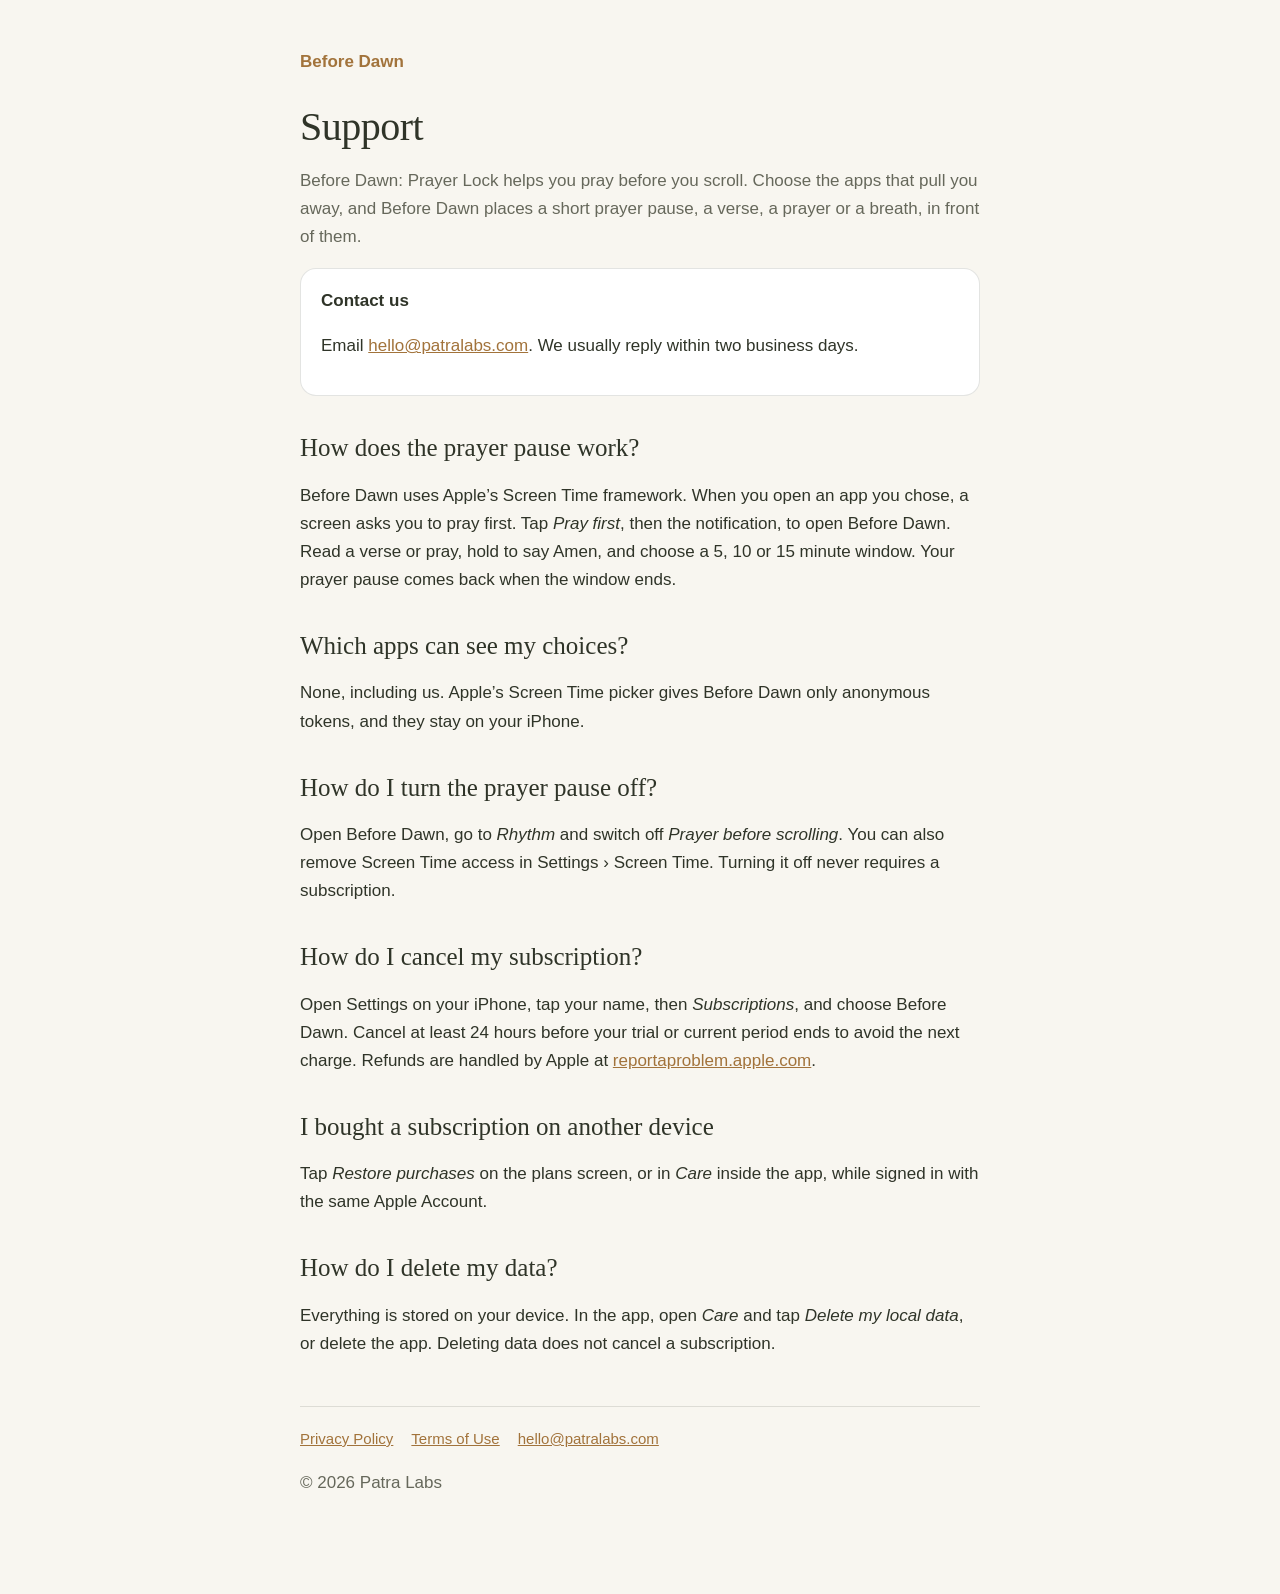
==== index.html @ 41569e4e "Before Dawn support, privacy policy and terms of use Co-Authored-By: Claude Opus 5.5 <noreply@anthro" ====
<!doctype html>
<html lang="en">
<head>
<meta charset="utf-8">
<meta name="viewport" content="width=device-width, initial-scale=1">
<title>Before Dawn — Support</title>
<meta name="description" content="Support for Before Dawn: Prayer Lock, the iPhone app that helps you pray before you scroll.">
<link rel="stylesheet" href="style.css">
</head>
<body>
<main>
<header><a href="./">Before Dawn</a></header>
<h1>Support</h1>
<p class="muted">Before Dawn: Prayer Lock helps you pray before you scroll. Choose the apps that pull you away, and Before Dawn places a short prayer pause, a verse, a prayer or a breath, in front of them.</p>

<div class="card">
<strong>Contact us</strong>
<p>Email <a href="mailto:hello@patralabs.com">hello@patralabs.com</a>. We usually reply within two business days.</p>
</div>

<h2>How does the prayer pause work?</h2>
<p>Before Dawn uses Apple’s Screen Time framework. When you open an app you chose, a screen asks you to pray first. Tap <em>Pray first</em>, then the notification, to open Before Dawn. Read a verse or pray, hold to say Amen, and choose a 5, 10 or 15 minute window. Your prayer pause comes back when the window ends.</p>

<h2>Which apps can see my choices?</h2>
<p>None, including us. Apple’s Screen Time picker gives Before Dawn only anonymous tokens, and they stay on your iPhone.</p>

<h2>How do I turn the prayer pause off?</h2>
<p>Open Before Dawn, go to <em>Rhythm</em> and switch off <em>Prayer before scrolling</em>. You can also remove Screen Time access in Settings › Screen Time. Turning it off never requires a subscription.</p>

<h2>How do I cancel my subscription?</h2>
<p>Open Settings on your iPhone, tap your name, then <em>Subscriptions</em>, and choose Before Dawn. Cancel at least 24 hours before your trial or current period ends to avoid the next charge. Refunds are handled by Apple at <a href="https://reportaproblem.apple.com">reportaproblem.apple.com</a>.</p>

<h2>I bought a subscription on another device</h2>
<p>Tap <em>Restore purchases</em> on the plans screen, or in <em>Care</em> inside the app, while signed in with the same Apple Account.</p>

<h2>How do I delete my data?</h2>
<p>Everything is stored on your device. In the app, open <em>Care</em> and tap <em>Delete my local data</em>, or delete the app. Deleting data does not cancel a subscription.</p>

<nav><a href="privacy.html">Privacy Policy</a><a href="terms.html">Terms of Use</a><a href="mailto:hello@patralabs.com">hello@patralabs.com</a></nav>
<p class="muted">© 2026 Patra Labs</p>
</main>
</body>
</html>
---- style.css ----
:root {
  --paper: #f8f6f0;
  --ink: #2f3428;
  --muted: #66685b;
  --gold: #a2733b;
  --line: rgba(62, 68, 53, 0.14);
  color-scheme: light;
}
* { box-sizing: border-box; }
body {
  margin: 0;
  background: var(--paper);
  color: var(--ink);
  font: 17px/1.65 -apple-system, BlinkMacSystemFont, "Segoe UI", Roboto, sans-serif;
}
main { max-width: 720px; margin: 0 auto; padding: 48px 20px 80px; }
header a { color: var(--gold); font-weight: 600; text-decoration: none; }
h1 { font: 400 40px/1.15 Georgia, "Times New Roman", serif; margin: 28px 0 8px; letter-spacing: -0.5px; }
h2 { font: 400 25px/1.3 Georgia, "Times New Roman", serif; margin: 36px 0 8px; }
p, li { color: var(--ink); }
.muted { color: var(--muted); }
a { color: var(--gold); }
nav { display: flex; flex-wrap: wrap; gap: 18px; margin-top: 48px; padding-top: 20px; border-top: 1px solid var(--line); font-size: 15px; }
.card { padding: 18px 20px; border: 1px solid var(--line); border-radius: 16px; background: #fff; margin: 16px 0; }
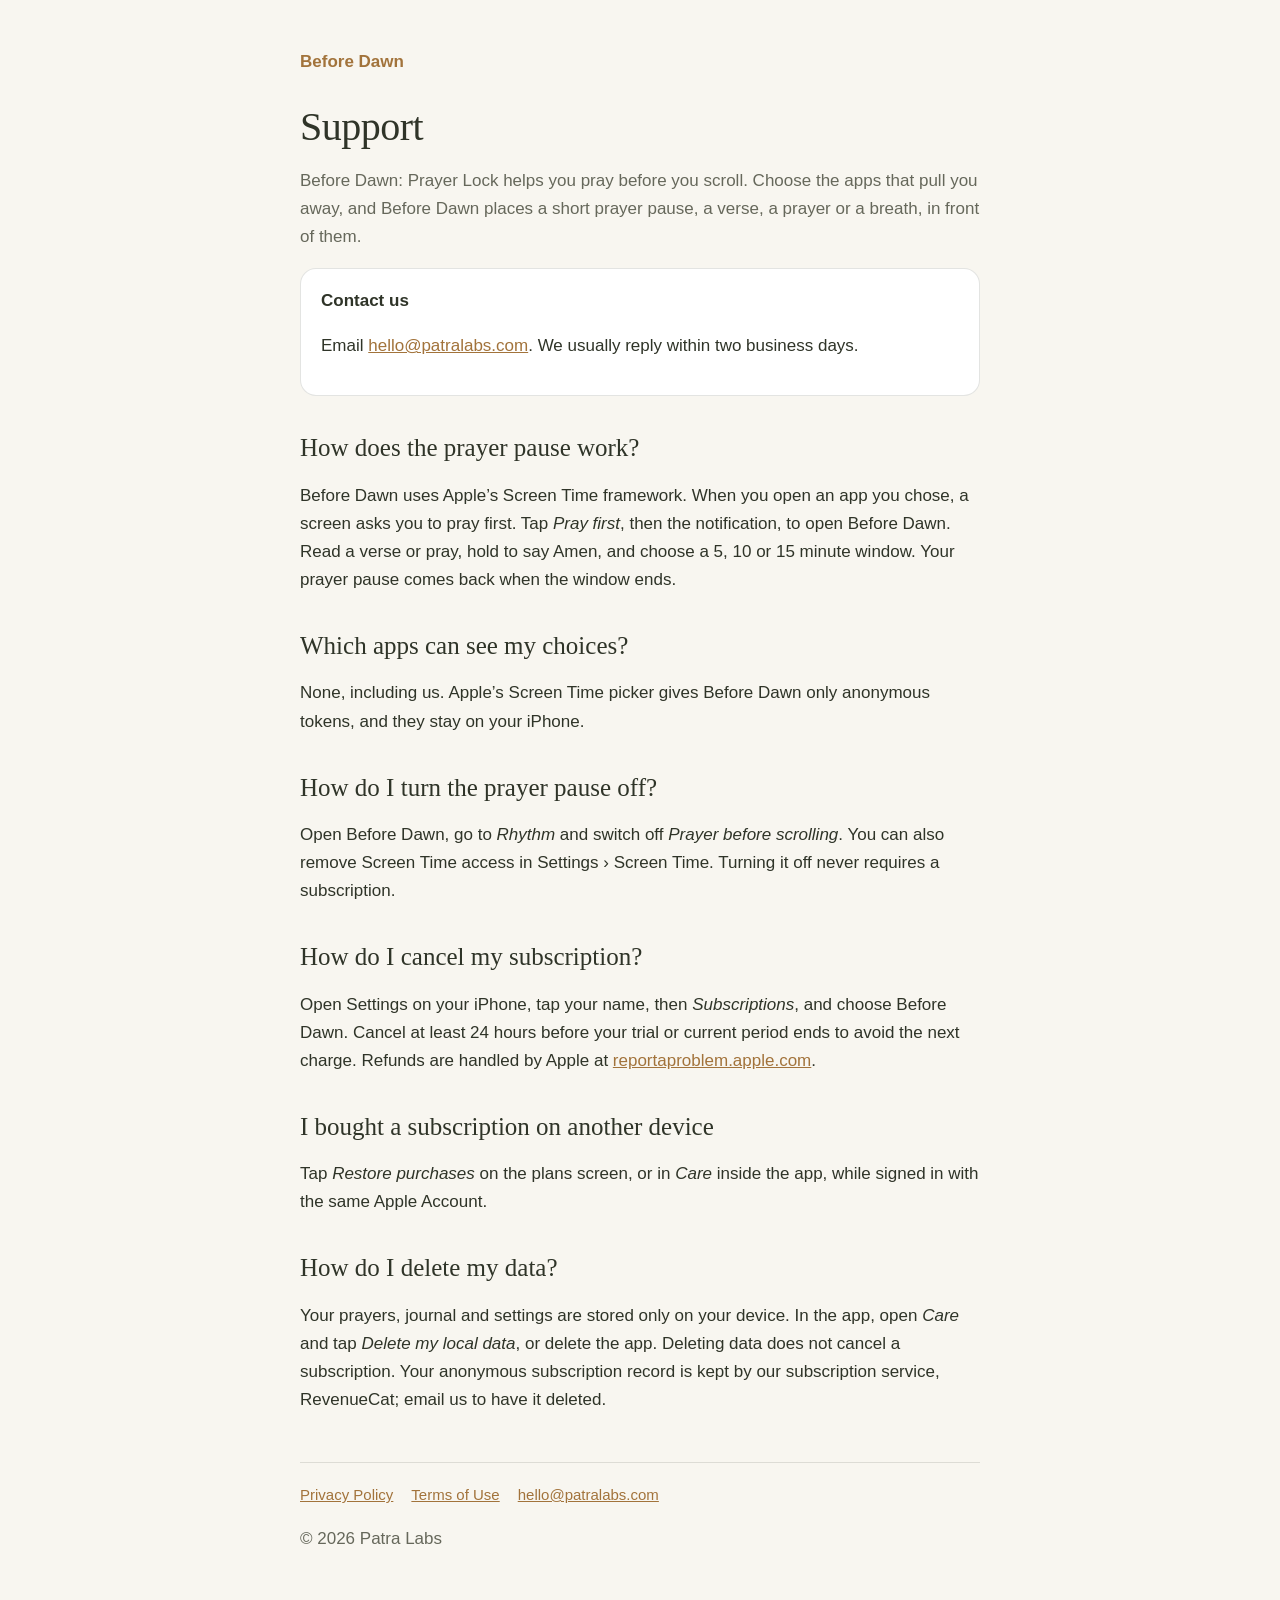
==== commit 28a0d437: "Name RevenueCat in the privacy policy The app now sends App Store purchase history to RevenueCat und" ====
--- a/index.html
+++ b/index.html
@@ -34,7 +34,7 @@
 <p>Tap <em>Restore purchases</em> on the plans screen, or in <em>Care</em> inside the app, while signed in with the same Apple Account.</p>
 
 <h2>How do I delete my data?</h2>
-<p>Everything is stored on your device. In the app, open <em>Care</em> and tap <em>Delete my local data</em>, or delete the app. Deleting data does not cancel a subscription.</p>
+<p>Your prayers, journal and settings are stored only on your device. In the app, open <em>Care</em> and tap <em>Delete my local data</em>, or delete the app. Deleting data does not cancel a subscription. Your anonymous subscription record is kept by our subscription service, RevenueCat; email us to have it deleted.</p>
 
 <nav><a href="privacy.html">Privacy Policy</a><a href="terms.html">Terms of Use</a><a href="mailto:hello@patralabs.com">hello@patralabs.com</a></nav>
 <p class="muted">© 2026 Patra Labs</p>
